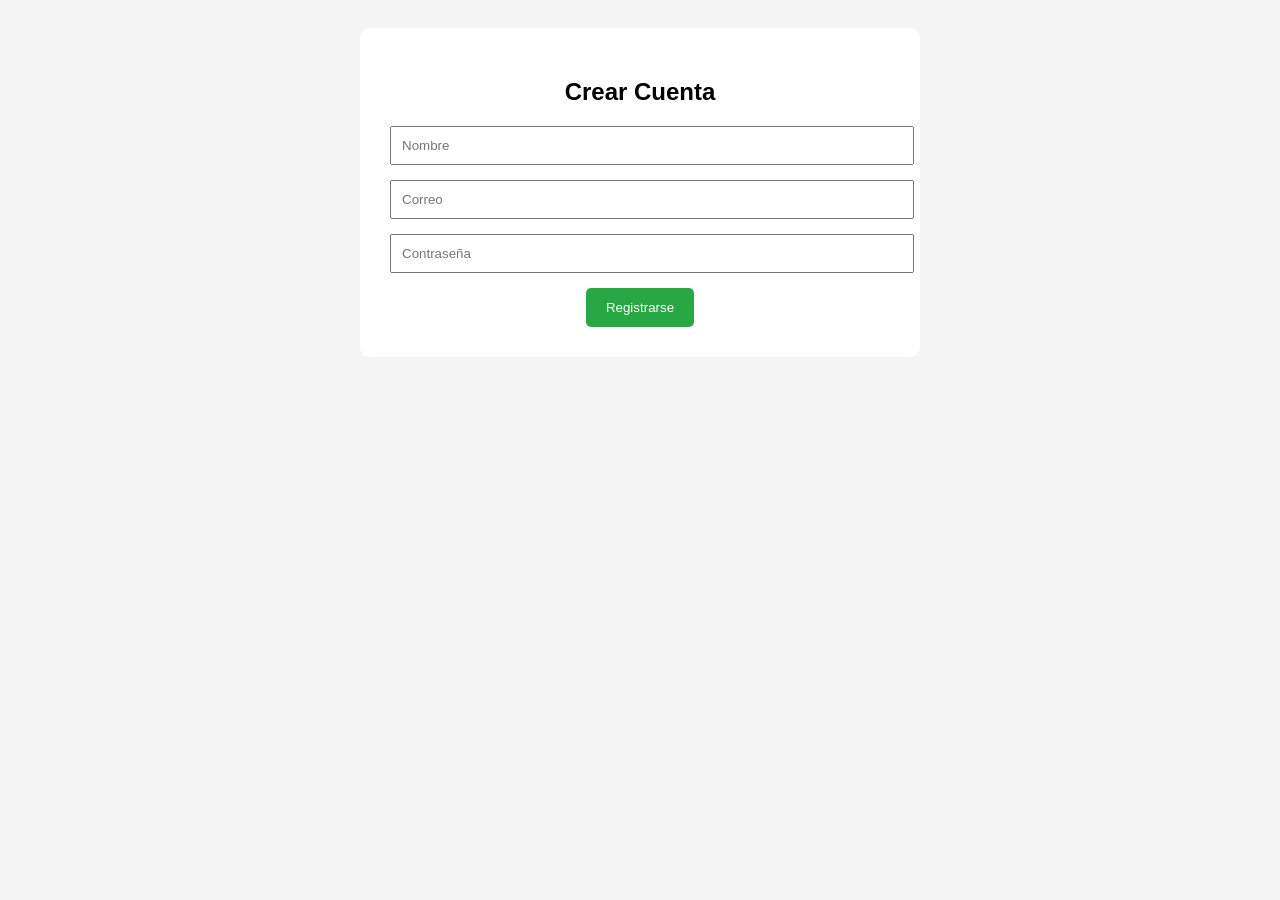
==== src/main/resources/templates/register.html @ 9158fdb7 "Primer commit" ====
<!DOCTYPE html>
<html xmlns:th="http://www.thymeleaf.org">
<head>
    <title>Registro</title>
</head>
<body style="font-family: Arial; background:#f4f4f4; padding:20px;">

<div style="max-width:500px; margin:auto; background:white; padding:30px; border-radius:10px; text-align:center;">

    <h2>Crear Cuenta</h2>

    <form id="registerForm">

        <div style="margin-bottom:15px;">
            <input type="text" id="name" placeholder="Nombre"
                   style="width:100%; padding:10px;" required />
        </div>

        <div style="margin-bottom:15px;">
            <input type="email" id="email" placeholder="Correo"
                   style="width:100%; padding:10px;" required />
        </div>

        <div style="margin-bottom:15px;">
            <input type="password" id="password" placeholder="Contraseña"
                   style="width:100%; padding:10px;" required />
        </div>

        <button type="submit"
                style="padding:12px 20px; background:#28a745; color:white; border:none; border-radius:5px;">
            Registrarse
        </button>

    </form>

</div>

<script>
    document.getElementById("registerForm").addEventListener("submit", async function(e) {
        e.preventDefault();

        const data = {
            name: document.getElementById("name").value,
            email: document.getElementById("email").value,
            password: document.getElementById("password").value
        };

        try {
            const response = await fetch("/api/auth/register", {
                method: "POST",
                headers: {
                    "Content-Type": "application/json"
                },
                body: JSON.stringify(data)
            });

            const result = await response.json();

            if (result.success) {
                // 🔥 USAR MENSAJE DEL BACKEND
                alert(result.message);

                // 🔥 REDIRECCIÓN
                setTimeout(() => {
                    window.location.href = "/login";
                }, 1500);

            } else {
                alert(result.message);
            }

        } catch (error) {
            alert("Error en el servidor");
        }
    });
</script>

</body>
</html>
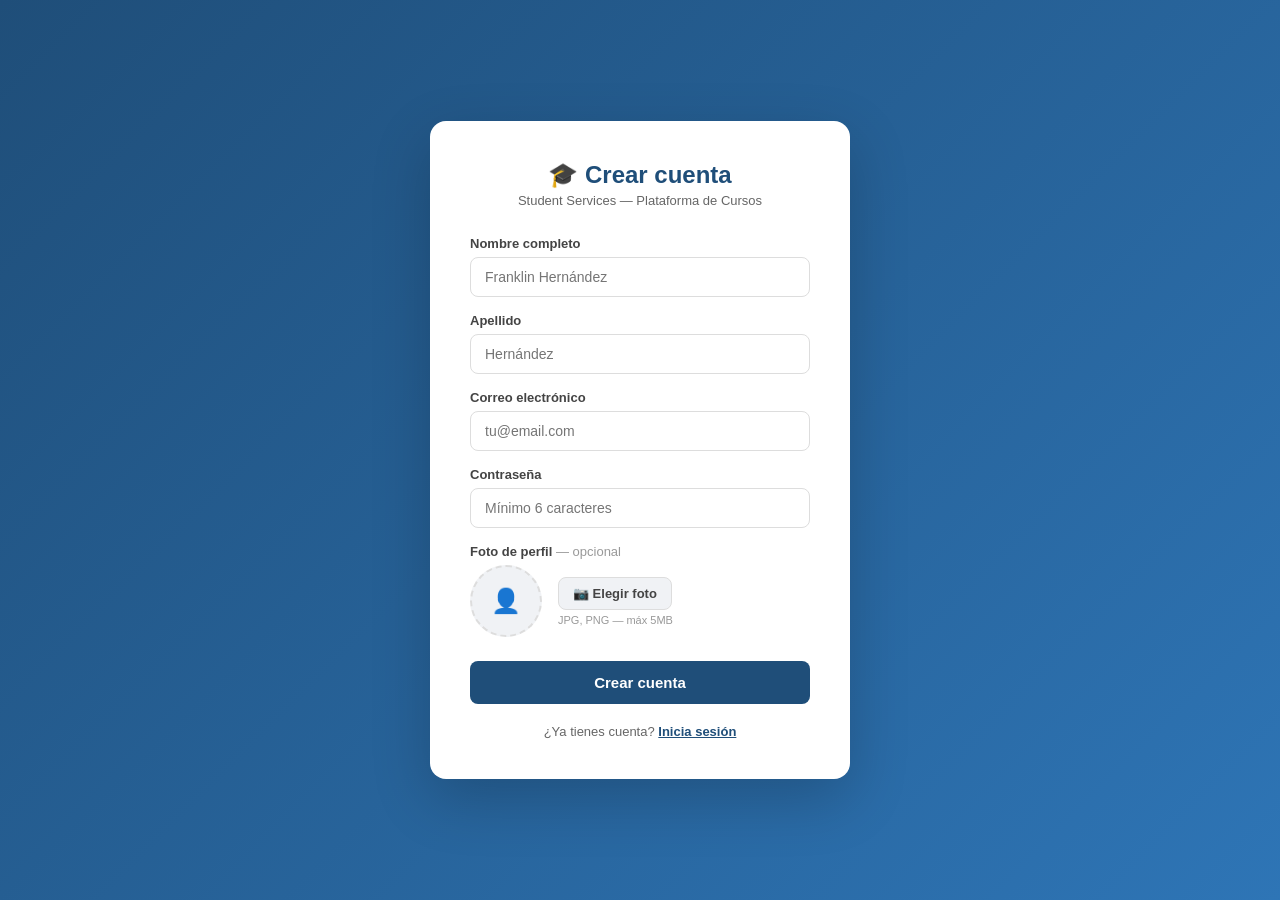
==== commit de1eb2fe: "Actualización" ====
--- a/src/main/resources/templates/register.html
+++ b/src/main/resources/templates/register.html
@@ -1,79 +1,247 @@
 <!DOCTYPE html>
-<html xmlns:th="http://www.thymeleaf.org">
+<html lang="es">
 <head>
-    <title>Registro</title>
+    <meta charset="UTF-8">
+    <title>Registro — Student Services</title>
+    <style>
+        * { box-sizing: border-box; margin: 0; padding: 0; }
+        body {
+            font-family: 'Segoe UI', sans-serif;
+            background: linear-gradient(135deg, #1F4E79, #2E75B6);
+            min-height: 100vh;
+            display: flex;
+            align-items: center;
+            justify-content: center;
+        }
+        .card {
+            background: white;
+            border-radius: 16px;
+            padding: 40px;
+            width: 100%;
+            max-width: 420px;
+            box-shadow: 0 20px 60px rgba(0,0,0,0.2);
+        }
+        .logo { text-align: center; margin-bottom: 28px; }
+        .logo h1 { color: #1F4E79; font-size: 24px; }
+        .logo p { color: #666; font-size: 13px; margin-top: 4px; }
+        .form-group { margin-bottom: 16px; }
+        label { display: block; font-size: 13px; font-weight: 600; color: #444; margin-bottom: 6px; }
+        input[type="text"],
+        input[type="email"],
+        input[type="password"] {
+            width: 100%; padding: 11px 14px;
+            border: 1px solid #ddd; border-radius: 8px;
+            font-size: 14px; outline: none;
+        }
+        input:focus { border-color: #1F4E79; }
+        button {
+            width: 100%; padding: 13px;
+            background: #1F4E79; color: white;
+            border: none; border-radius: 8px;
+            font-size: 15px; font-weight: 600;
+            cursor: pointer; margin-top: 8px;
+        }
+        button:hover { background: #2E75B6; }
+        .error { background: #fee2e2; color: #b91c1c; padding: 10px 14px; border-radius: 8px; font-size: 13px; margin-bottom: 16px; display: none; }
+        .success { background: #d1fae5; color: #065f46; padding: 10px 14px; border-radius: 8px; font-size: 13px; margin-bottom: 16px; display: none; }
+        .login-link { text-align: center; margin-top: 20px; font-size: 13px; color: #666; }
+        .login-link a { color: #1F4E79; font-weight: 600; }
+
+        /* Estilos foto de perfil */
+        .photo-upload {
+            display: flex;
+            align-items: center;
+            gap: 16px;
+        }
+        .photo-preview {
+            width: 72px;
+            height: 72px;
+            border-radius: 50%;
+            object-fit: cover;
+            border: 2px solid #1F4E79;
+            display: none;
+        }
+        .photo-placeholder {
+            width: 72px;
+            height: 72px;
+            border-radius: 50%;
+            background: #f0f2f5;
+            border: 2px dashed #ddd;
+            display: flex;
+            align-items: center;
+            justify-content: center;
+            font-size: 24px;
+            cursor: pointer;
+            flex-shrink: 0;
+        }
+        .photo-placeholder:hover { border-color: #1F4E79; }
+        .photo-input-area { flex: 1; }
+        .photo-input-area label {
+            display: inline-block;
+            padding: 8px 14px;
+            background: #f0f2f5;
+            border: 1px solid #ddd;
+            border-radius: 8px;
+            cursor: pointer;
+            font-size: 13px;
+            font-weight: 600;
+            color: #444;
+            margin-bottom: 4px;
+        }
+        .photo-input-area label:hover { background: #e2e8f0; }
+        .photo-input-area input[type="file"] { display: none; }
+        .photo-status { font-size: 11px; color: #999; }
+        .photo-status.uploading { color: #2E75B6; }
+        .photo-status.done { color: #059669; }
+        .photo-status.error { color: #b91c1c; }
+    </style>
 </head>
-<body style="font-family: Arial; background:#f4f4f4; padding:20px;">
-
-<div style="max-width:500px; margin:auto; background:white; padding:30px; border-radius:10px; text-align:center;">
-
-    <h2>Crear Cuenta</h2>
-
-    <form id="registerForm">
-
-        <div style="margin-bottom:15px;">
-            <input type="text" id="name" placeholder="Nombre"
-                   style="width:100%; padding:10px;" required />
+<body>
+<div class="card">
+    <div class="logo">
+        <h1>🎓 Crear cuenta</h1>
+        <p>Student Services — Plataforma de Cursos</p>
+    </div>
+
+    <div class="error" id="errorMsg"></div>
+    <div class="success" id="successMsg"></div>
+
+    <div class="form-group">
+        <label>Nombre completo</label>
+        <input type="text" id="name" placeholder="Franklin Hernández"/>
+    </div>
+    <div class="form-group">
+        <label>Apellido</label>
+        <input type="text" id="lastName" placeholder="Hernández"/>
+    </div>
+    <div class="form-group">
+        <label>Correo electrónico</label>
+        <input type="email" id="email" placeholder="tu@email.com"/>
+    </div>
+    <div class="form-group">
+        <label>Contraseña</label>
+        <input type="password" id="password" placeholder="Mínimo 6 caracteres"/>
+    </div>
+
+    <!-- Foto de perfil -->
+    <div class="form-group">
+        <label>Foto de perfil <span style="color:#999;font-weight:400;">— opcional</span></label>
+        <div class="photo-upload">
+            <div class="photo-placeholder" id="photoPlaceholder" onclick="document.getElementById('fileInput').click()">
+                👤
+            </div>
+            <img class="photo-preview" id="photoPreview"/>
+            <div class="photo-input-area">
+                <label for="fileInput">📷 Elegir foto</label>
+                <input type="file" id="fileInput" accept="image/*" onchange="handleFileSelect(this)"/>
+                <div class="photo-status" id="photoStatus">JPG, PNG — máx 5MB</div>
+            </div>
         </div>
-
-        <div style="margin-bottom:15px;">
-            <input type="email" id="email" placeholder="Correo"
-                   style="width:100%; padding:10px;" required />
-        </div>
-
-        <div style="margin-bottom:15px;">
-            <input type="password" id="password" placeholder="Contraseña"
-                   style="width:100%; padding:10px;" required />
-        </div>
-
-        <button type="submit"
-                style="padding:12px 20px; background:#28a745; color:white; border:none; border-radius:5px;">
-            Registrarse
-        </button>
-
-    </form>
-
+        <input type="hidden" id="profilePicture"/>
+    </div>
+
+    <button onclick="register()">Crear cuenta</button>
+
+    <div class="login-link">
+        ¿Ya tienes cuenta? <a href="/view/login">Inicia sesión</a>
+    </div>
 </div>
 
 <script>
-    document.getElementById("registerForm").addEventListener("submit", async function(e) {
-        e.preventDefault();
-
-        const data = {
-            name: document.getElementById("name").value,
-            email: document.getElementById("email").value,
-            password: document.getElementById("password").value
-        };
+    let uploadingPhoto = false;
+
+async function handleFileSelect(input) {
+    if (!input.files || !input.files[0]) return;
+
+    const file = input.files[0];
+    const status = document.getElementById('photoStatus');
+    const preview = document.getElementById('photoPreview');
+    const placeholder = document.getElementById('photoPlaceholder');
+
+    const reader = new FileReader();
+    reader.onload = e => {
+        preview.src = e.target.result;
+        preview.style.display = 'block';
+        placeholder.style.display = 'none';
+    };
+    reader.readAsDataURL(file);
+
+    status.textContent = '⏳ Subiendo imagen...';
+    status.className = 'photo-status uploading';
+    uploadingPhoto = true; // bloqueamos el registro
+
+    try {
+        const formData = new FormData();
+        formData.append('file', file);
+
+        const res = await fetch('/api/upload/profile-picture', {
+            method: 'POST',
+            body: formData
+        });
+
+        const data = await res.json();
+
+        if (data.success) {
+            document.getElementById('profilePicture').value = data.data;
+            status.textContent = '✅ Imagen lista';
+            status.className = 'photo-status done';
+        } else {
+            status.textContent = '❌ ' + (data.message || 'Error al subir');
+            status.className = 'photo-status error';
+        }
+    } catch(e) {
+        status.textContent = '❌ Error de conexión';
+        status.className = 'photo-status error';
+    } finally {
+        uploadingPhoto = false; // desbloqueamos
+    }
+}
+
+    async function register() {
+        const name = document.getElementById('name').value.trim();
+        const lastName = document.getElementById('lastName').value.trim();
+        const email = document.getElementById('email').value.trim();
+        const password = document.getElementById('password').value.trim();
+        const profilePicture = document.getElementById('profilePicture').value;
+        console.log('profilePicture value:', profilePicture);
+        const errorMsg = document.getElementById('errorMsg');
+        const successMsg = document.getElementById('successMsg');
+
+        errorMsg.style.display = 'none';
+        successMsg.style.display = 'none';
+if (uploadingPhoto) {
+        document.getElementById('errorMsg').textContent = 'Espera a que termine de subir la foto';
+        document.getElementById('errorMsg').style.display = 'block';
+        return;
+    }
+        if (!name || !lastName || !email || !password) {
+            errorMsg.textContent = 'Completa todos los campos obligatorios';
+            errorMsg.style.display = 'block';
+            return;
+        }
 
         try {
-            const response = await fetch("/api/auth/register", {
-                method: "POST",
-                headers: {
-                    "Content-Type": "application/json"
-                },
-                body: JSON.stringify(data)
+            const res = await fetch('/api/auth/register', {
+                method: 'POST',
+                headers: { 'Content-Type': 'application/json' },
+                body: JSON.stringify({ name , lastName, email, password, profilePicture })
             });
 
-            const result = await response.json();
-
-            if (result.success) {
-                // 🔥 USAR MENSAJE DEL BACKEND
-                alert(result.message);
-
-                // 🔥 REDIRECCIÓN
-                setTimeout(() => {
-                    window.location.href = "/login";
-                }, 1500);
-
+            const data = await res.json();
+
+            if (data.success) {
+                successMsg.textContent = '✅ Cuenta creada. Revisa tu correo para confirmarla.';
+                successMsg.style.display = 'block';
+                setTimeout(() => window.location.href = '/view/login', 3000);
             } else {
-                alert(result.message);
+                errorMsg.textContent = data.message || 'Error al registrar';
+                errorMsg.style.display = 'block';
             }
-
-        } catch (error) {
-            alert("Error en el servidor");
-        }
-    });
+        } catch(e) {
+            errorMsg.textContent = 'Error de conexión';
+            errorMsg.style.display = 'block';
+        }
+    }
 </script>
-
 </body>
-</html>+</html>
